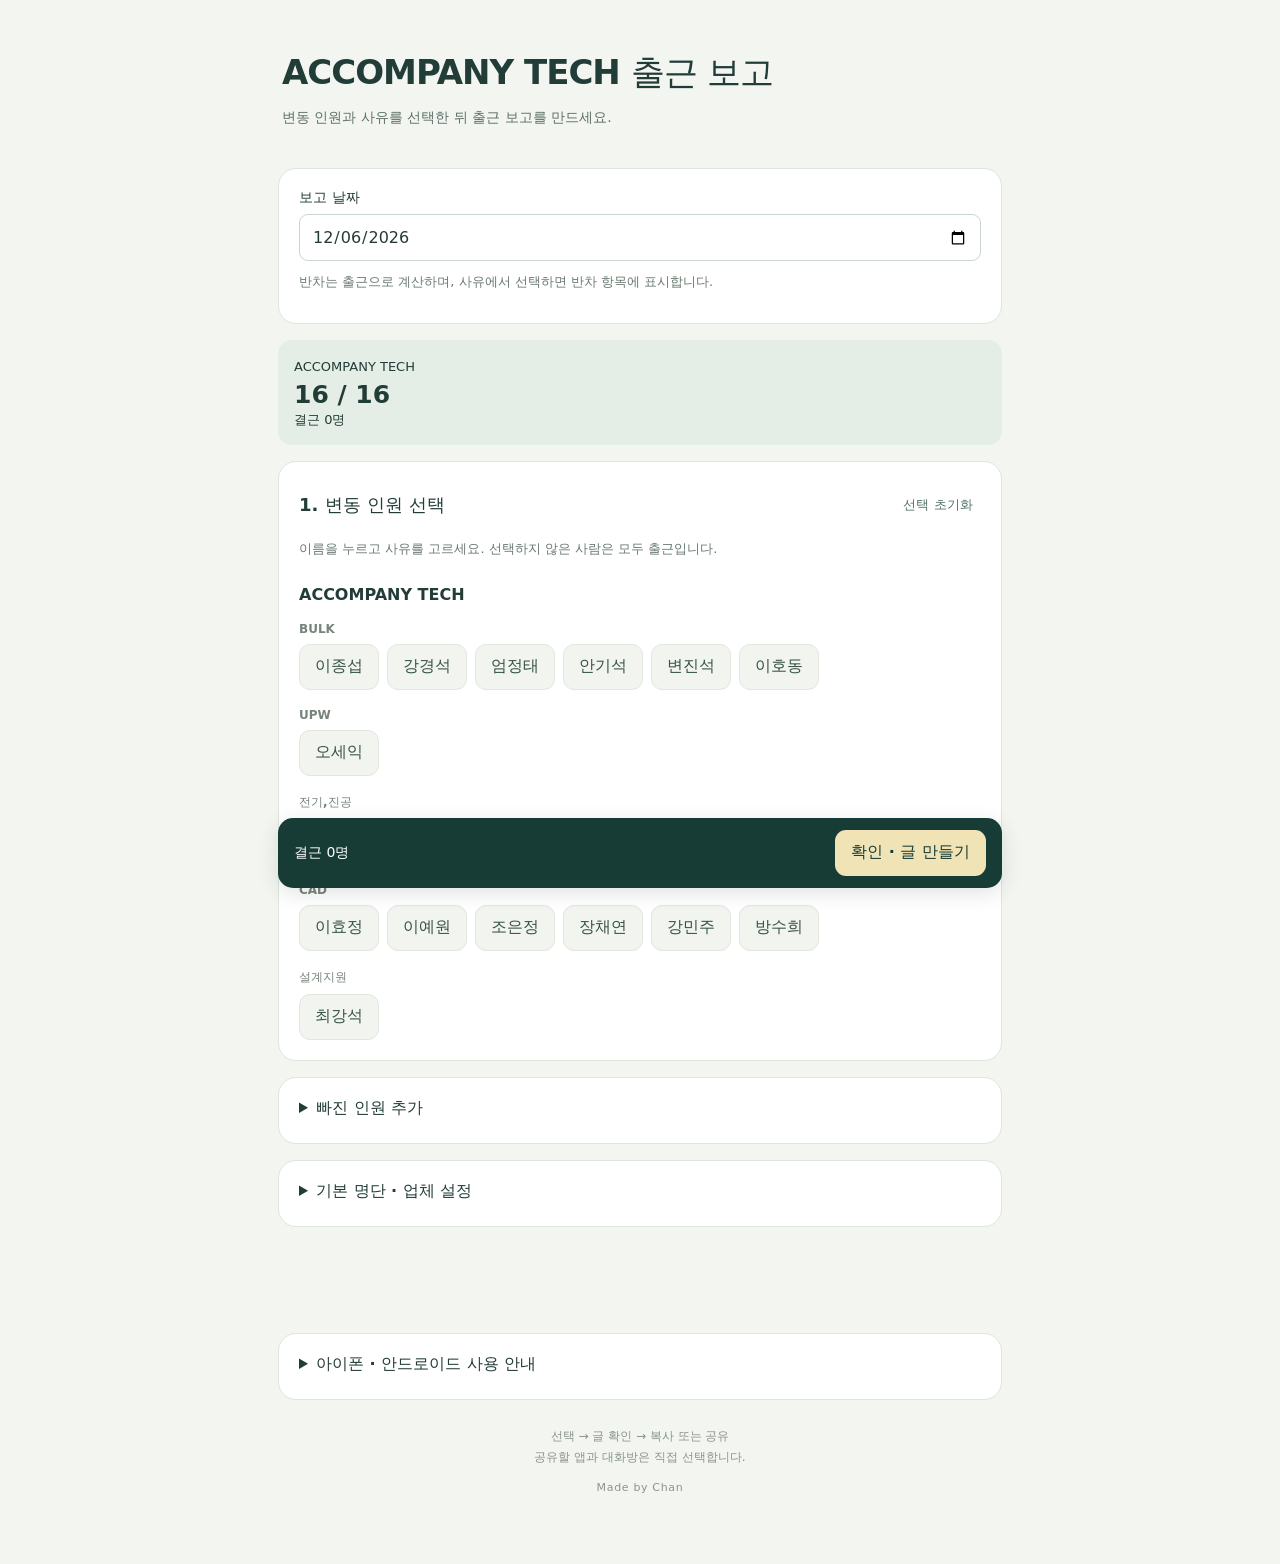
==== docs/index.html @ 7233de6a "Create standalone ACCOMPANY TECH attendance report" ====
<!doctype html>
<html lang="ko"><head><meta charset="utf-8"><meta name="viewport" content="width=device-width,initial-scale=1,viewport-fit=cover"><meta name="color-scheme" content="light"><meta name="theme-color" content="#f3f5f1"><title>ACCOMPANY TECH 출근 보고</title><style>html,body{background:#f3f5f1;color:#223c38;color-scheme:only light}#startup{margin:16px 0;padding:16px;border:1px solid #d6b477;border-radius:12px;background:#fff5df;color:#634711;font:15px/1.7 system-ui,sans-serif}#startup a{display:inline-block;margin-top:8px;color:#194f43;text-decoration:underline}[hidden]{display:none!important}</style><style>:root{font-family:system-ui,-apple-system,'Malgun Gothic',sans-serif;color:#223c38;background:#f3f5f1;font-synthesis:none}*{box-sizing:border-box}body{margin:0}main{max-width:760px;margin:auto;padding:30px 18px 40px}header{padding:10px 4px 14px}.eyebrow{font-size:11px;letter-spacing:2px;color:#58746c;font-weight:700}h1{font-size:clamp(25px,5vw,34px);letter-spacing:-1px;margin:10px 0}p{line-height:1.6;margin:10px 0}header p{color:#5e7069;font-size:14px}section,details{background:white;border:1px solid #dde5dd;border-radius:18px;padding:20px;margin-top:16px}h2{font-size:18px;margin:0}h3{font-size:16px;margin:24px 0 12px}.hint{color:#697970;font-size:13px;line-height:1.7}.date-card label{margin-top:0}.totals{display:grid;grid-template-columns:1fr;gap:12px;margin-top:16px}.total{background:#e5eee6;border-radius:14px;padding:16px}.total strong{display:block;font-size:25px;margin-top:5px}.total span{font-size:13px}.section-head{display:flex;align-items:center;justify-content:space-between;gap:8px}button,input,select,textarea{font:inherit}button{border:0;border-radius:11px;min-height:46px;padding:11px 16px;background:#214f43;color:white;font-weight:650;cursor:pointer}button:disabled{opacity:.4;cursor:default}button:focus-visible,input:focus-visible,textarea:focus-visible,select:focus-visible,summary:focus-visible{outline:3px solid #c08028;outline-offset:3px}button.secondary{background:#e8efe8;color:#254738}.text-button{background:transparent;color:#527268;font-size:13px;padding:8px}.group-label{margin:18px 0 8px;font-size:12px;font-weight:700;color:#778479}.names{display:flex;flex-wrap:wrap;gap:8px}.person{background:#f1f4ef;border:1px solid #e1e7de;color:#385344;padding:9px 15px;min-width:73px}.person[aria-pressed=true]{background:#fff0dd;border-color:#cb954a;color:#805615}.absence{margin-top:10px;border-left:3px solid #d9ad68;padding:8px 12px;background:#fffaf3;border-radius:5px}.absence label{font-size:13px;margin-top:3px}.absence select{margin:6px 0}.absence input{margin-top:6px}label{display:block;margin:16px 0 7px;font-size:14px;font-weight:600}input:not([type=checkbox]),select,textarea{display:block;width:100%;min-width:0;max-width:100%;border:1px solid #cbd7cd;border-radius:9px;background:white;color:#273c30;padding:12px;font-size:16px}textarea{resize:vertical;line-height:1.65;font-size:16px}.check{display:flex;align-items:center;gap:9px;line-height:1.5}.check input{width:20px;height:20px}.two{display:grid;grid-template-columns:1fr 1fr;gap:12px}summary{font-weight:650;cursor:pointer;min-height:25px}.confirm-bar{position:sticky;bottom:max(12px,env(safe-area-inset-bottom));z-index:1;display:flex;align-items:center;justify-content:space-between;gap:10px;background:#173c36;color:white;margin-top:20px;border-radius:15px;padding:12px 16px;box-shadow:0 5px 20px #14281b22}.confirm-bar span{font-size:14px}.confirm-bar button{background:#f0e4b7;color:#173c36}.actions{display:grid;grid-template-columns:1fr 1fr;gap:10px;margin-top:16px}.kakao{background:#fee500;color:#30291b}.notice{padding:13px 16px;background:#fff1d9;color:#755217;border-radius:12px;font-size:13px;line-height:1.7}.badge{font-size:11px;color:#5c7968;white-space:nowrap}#status{font-size:14px;line-height:1.6;color:#215c45;margin-top:12px}footer{text-align:center;color:#89958c;font-size:12px;line-height:1.8;padding:26px 0}#extra-list button{margin-left:8px;background:transparent;color:#8e493c;font-size:13px}#extra-list p{font-size:13px}#result{scroll-margin-top:12px}#output{min-height:420px}[hidden]{display:none!important}@media(max-width:390px){main{padding:20px 12px 30px}section,details{padding:16px}.person{min-width:67px;padding:9px 12px}.confirm-bar{padding:10px}.confirm-bar span{font-size:12px}}
</style><style>footer small {
  display: block;
  margin-top: 9px;
  font-size: 11px;
  letter-spacing: .06em;
}

.danger {
  background: #9c3f32;
}

.person.retired {
  background: #f2e9e7;
  border-color: #d8b8b2;
  color: #7d4138;
}

.absence button {
  width: 100%;
  margin-top: 10px;
}
</style></head>
<body><main>
<header><h1>ACCOMPANY TECH 출근 보고</h1><p>변동 인원과 사유를 선택한 뒤 출근 보고를 만드세요.</p></header>
<aside id="startup" role="status" aria-live="polite"><span id="startup-message">명단을 준비하고 있습니다. 오래 멈춰 있으면 다시 열기를 눌러주세요.</span><br><a id="startup-retry" href="?reload=1">다시 열기</a></aside>
<noscript><p>보고서를 작성하려면 브라우저의 JavaScript 실행을 허용한 뒤 다시 열어주세요.</p></noscript>
<script>// This guard intentionally uses basic syntax so it can report application parse errors.
(function () {
  var panel = document.getElementById('startup');
  var message = document.getElementById('startup-message');
  var retry = document.getElementById('startup-retry');
  var initialized = false;
  var deadline;
  function retryURL() {
    var url = new URL(window.location.href);
    url.searchParams.set('reload', String(Date.now()));
    retry.href = url.href;
  }
  function failed(code) {
    clearTimeout(deadline);
    panel.hidden = false;
    document.documentElement.setAttribute('data-app-state', 'failed');
    message.textContent = '화면을 준비하는 중 문제가 생겼습니다. 다시 열기로 재시도해 주세요. 저장한 기본 명단은 유지됩니다. (' + code + ')';
    retryURL();
  }
  window.AttendanceStartup = {
    ready: function () {
      initialized = true;
      clearTimeout(deadline);
      panel.hidden = true;
      document.documentElement.setAttribute('data-app-state', 'ready');
    },
    failed: failed
  };
  retry.onclick = function (event) {
    if (initialized && !window.confirm('페이지를 다시 열면 오늘 선택과 작성 중인 글은 초기화됩니다. 다시 열까요?')) {
      event.preventDefault();
      return;
    }
    retryURL();
  };
  window.addEventListener('error', function (event) {
    var target = event.target;
    var resource = target && (target.src || target.href) || '';
    var appFile = /\/(app|roster)\.js(?:\?|$)/.test(resource || event.filename || '');
    var inlineApp = event.filename && event.filename.split('#')[0] === window.location.href.split('#')[0];
    if (appFile || (!initialized && inlineApp)) failed('실행 오류');
  }, true);
  window.addEventListener('pageshow', function (event) {
    if (event.persisted && !initialized) failed('복원 중단');
  });
  deadline = setTimeout(function () { if (!initialized) failed('시작 지연'); }, 8000);
  document.documentElement.setAttribute('data-app-state', 'starting');
  retryURL();
})();
</script>
<div id="notice" class="notice" role="status" hidden></div>
<section class="date-card"><label for="date">보고 날짜</label><input id="date" type="date" required><p class="hint">반차는 출근으로 계산하며, 사유에서 선택하면 반차 항목에 표시합니다.</p></section>
<div id="totals" class="totals" aria-live="polite"></div>
<section><div class="section-head"><h2>1. 변동 인원 선택</h2><button id="reset" class="text-button">선택 초기화</button></div><p class="hint">이름을 누르고 사유를 고르세요. 선택하지 않은 사람은 모두 출근입니다.</p><div id="roster"></div></section>
<details><summary>빠진 인원 추가</summary><form id="add-form"><div class="two"><div><label for="add-org">소속</label><select id="add-org"><option value="partner">ACCOMPANY TECH</option></select></div><div><label for="add-group">파트</label><select id="add-group"></select></div></div><label for="add-name">이름</label><input id="add-name" required maxlength="30" placeholder="이름 입력"><label class="check"><input id="add-new" type="checkbox">오늘 신규 입사자입니다</label><button type="submit" class="secondary">오늘 명단에 추가</button><p class="hint">오늘만 추가됩니다. 이후에도 포함하려면 아래 기본 명단에도 등록하세요.</p></form><div id="extra-list"></div></details>
<details id="settings"><summary>기본 명단 · 업체 설정</summary><p class="hint">파트 : 이름 이름 형식입니다. 변경 후 저장하세요. 퇴사자는 이름을 선택한 뒤 사유를 ‘퇴사’로 바꾸고 ‘퇴사 처리’를 누르면 오늘 보고에는 퇴사자로 남고 다음 보고부터 기본 명단에서 제외됩니다.</p><label for="company">업체명</label><input id="company"><label for="partner">기본 명단</label><textarea id="partner" rows="9"></textarea><p class="hint">2026년 10월 20일 기준: ACCOMPANY TECH 16명입니다.</p><button id="save" class="secondary">기본 설정 저장</button><p class="hint">기본 설정만 이 브라우저에 저장합니다. 매일의 결근 선택과 완성 글은 저장하지 않습니다. 페이지를 다시 열면 전원 출근으로 시작합니다.</p></details>
<div class="confirm-bar"><span id="selection-count">결근 0명</span><button id="generate">확인 · 글 만들기</button></div>
<section id="result" hidden><div class="section-head"><h2>2. 완성 글 확인</h2><span class="badge">직접 수정 가능</span></div><p id="stale" class="notice" hidden>명단이나 날짜가 변경되었습니다. ‘확인 · 글 만들기’를 다시 눌러주세요.</p><label for="output" class="hint">수정 내용까지 그대로 복사·공유됩니다.</label><textarea id="output" rows="24"></textarea><div class="actions"><button id="copy">텍스트 복사</button><button id="share" class="kakao">공유하기</button></div><p id="share-help" class="hint">휴대폰 공유 메뉴에서 카카오톡을 선택하세요. 카카오톡이 보이지 않으면 복사 후 붙여넣으세요.</p><div id="status" role="status" aria-live="polite"></div></section>
<details><summary>아이폰 · 안드로이드 사용 안내</summary><p class="hint">이 주소를 아이폰 Safari 또는 안드로이드 Chrome·삼성 인터넷에서 열어 사용하세요. 카카오톡 안에서 열었을 때 복사나 공유가 안 되면 휴대폰 기본 브라우저에서 다시 열어주세요.</p><p class="hint">자주 사용하면 브라우저 메뉴의 홈 화면 추가 기능으로 바로가기를 만들 수 있습니다. 기본 명단은 브라우저별로 저장되므로 같은 브라우저를 계속 사용하세요.</p></details>
<footer>선택 → 글 확인 → 복사 또는 공유<br>공유할 앱과 대화방은 직접 선택합니다.<small>Made by Chan</small></footer>
</main><script>(function(root){
'use strict';
const defaults={company:'ACCOMPANY TECH',
partner:`BULK : 이종섭 강경석 엄정태 안기석 변진석 이호동
UPW : 오세익
전기,진공 : 노명성 김우진
S-GAS :
CHEMICAL :
CAD : 이효정 이예원 조은정 장채연 강민주 방수희
설계지원 : 최강석`};
function parseRoster(text,org){
 const people=[],groups=[],seen=new Set();
 text.split(/\r?\n/).forEach((line,i)=>{
  if(!line.trim())return;
  const m=line.match(/^\s*([^:：]+)[:：]\s*(.*?)\s*$/);
  if(!m)throw new Error('명단 '+(i+1)+'행: 파트 : 이름 이름 형식으로 입력하세요.');
  const group=m[1].trim();
  if(groups.includes(group))throw new Error(group+' 파트가 중복되었습니다. 한 줄로 합쳐주세요.');
  groups.push(group);
  for(const name of m[2].split(/[\s,、]+/).filter(Boolean)){
   if(/[\d/()（）]/.test(name))throw new Error(group+': 숫자 대신 이름만 입력하세요. 동명이인은 이름 뒤에 구분 문자를 붙여주세요.');
   if(seen.has(name))throw new Error(name+' 이름이 중복되었습니다. 동명이인은 이름 뒤에 구분 문자를 붙여주세요.');
   seen.add(name);people.push({id:JSON.stringify([org,group,name]),org,group,name});
  }
 });
 if(!groups.length)throw new Error('최소 한 개 파트를 입력하세요.');
 return {people,groups};
}
function updateRoster(text,person,remove){
 const parsed=parseRoster(text,person.org),groups=[...parsed.groups];
 if(!groups.includes(person.group))groups.push(person.group);
 return groups.map(group=>{
  const names=parsed.people.filter(p=>p.group===group&&(!remove||p.id!==person.id)).map(p=>p.name);
  if(!remove&&group===person.group&&!names.includes(person.name))names.push(person.name);
  return group+' : '+names.join(' ');
 }).join('\n');
}
const removePerson=(text,person)=>updateRoster(text,person,true);
const addPerson=(text,person)=>updateRoster(text,person,false);
function summarize(people,states,org){
 const all=people.filter(p=>p.org===org),active=all.filter(p=>(states[p.id]?.status||'출근')!=='퇴사');
 const present=active.filter(p=>['출근','반차'].includes(states[p.id]?.status||'출근'));
 return {total:active.length,present:present.length,absent:active.length-present.length,newCount:active.filter(p=>p.isNew).length,quit:all.filter(p=>states[p.id]?.status==='퇴사').length};
}
function generate(people,states,settings,groupMap){
 if(!/^\d{4}-\d{2}-\d{2}$/.test(settings.date||''))throw new Error('보고 날짜를 선택하세요.');
 const day=new Date(settings.date+'T12:00:00');
 if(Number.isNaN(day.getTime())||day.getFullYear()!==+settings.date.slice(0,4)||day.getMonth()+1!==+settings.date.slice(5,7)||day.getDate()!==+settings.date.slice(8,10))throw new Error('올바른 보고 날짜를 선택하세요.');
 const status=p=>states[p.id]?.status||'출근';
 for(const p of people)if(!['출근','반차','연차','공가','결근','퇴사'].includes(status(p)))throw new Error(p.name+'의 출근 상태를 확인하세요.');
 const org='partner',s=summarize(people,states,org),all=people.filter(p=>p.org===org);
 const lines=[settings.date.slice(2,4)+'년 '+settings.date.slice(5,7)+'월 '+settings.date.slice(8,10)+'일','출근 보고','외주 ('+settings.company+')','',`총원 : ${s.present}/${s.total}`];
 for(const group of [...new Set([...(groupMap[org]||[]),...all.map(p=>p.group)])]){
   const members=all.filter(p=>p.group===group&&status(p)!=='퇴사'),attended=members.filter(p=>['출근','반차'].includes(status(p)));
   lines.push(group+' : '+attended.length+'/'+members.length+(attended.length?' ('+attended.map(p=>p.name).join(' ')+')':''));
  }
  lines.push('');
  for(const key of ['연차','공가','퇴사','반차','신규','결근']){
   const members=all.filter(p=>key==='신규'?p.isNew&&status(p)!=='퇴사':status(p)===key);if(key==='결근'&&!members.length)continue;
   lines.push(key+' : '+members.length+(members.length?' ('+members.map(p=>p.name+(key==='결근'&&states[p.id]?.reason?' - '+states[p.id].reason.replace(/[\r\n]+/g,' '):'')).join(' ')+')':''));
  }
 return lines.join('\n');
}
const api={defaults,parseRoster,removePerson,addPerson,summarize,generate};if(typeof module!=='undefined')module.exports=api;else root.Roster=api;
})(typeof window!=='undefined'?window:globalThis);
</script><script>(function(){
'use strict';
const $=id=>document.getElementById(id);
const storageKey='accompany-attendance-settings-v1';
let config={...Roster.defaults},base,states={},extras=[],stale=true,settingsDirty=false;
function notice(text){$('notice').textContent=text;$('notice').hidden=!text;}
function readBase(candidate){return {partner:Roster.parseRoster(candidate.partner,'partner')};}
try{
 const saved=JSON.parse(localStorage.getItem(storageKey)||'null');
 if(saved){for(const key of Object.keys(config)){if(typeof saved[key]!=='string')throw new Error('invalid');}readBase(saved);config=Object.fromEntries(Object.keys(config).map(k=>[k,saved[k]]));}
}catch(e){notice('저장된 설정을 읽지 못해 기본 명단을 불러왔습니다. 기본 설정을 확인해 주세요.');}
base=readBase(config);
for(const key of Object.keys(config))$(key).value=config[key];
const localDate=()=>{const d=new Date();return `${d.getFullYear()}-${String(d.getMonth()+1).padStart(2,'0')}-${String(d.getDate()).padStart(2,'0')}`;};
$('date').value=localDate();let previousDate=$('date').value;
const people=()=>[...base.partner.people,...extras];
const element=(tag,cls,text)=>{const el=document.createElement(tag);if(cls)el.className=cls;if(text!==undefined)el.textContent=text;return el;};
function invalidate(){stale=true;$('stale').hidden=$('result').hidden;$('copy').disabled=true;$('share').disabled=true;$('status').textContent='';}
function saveConfig(message){
 try{localStorage.setItem(storageKey,JSON.stringify(config));notice(message);return true;}
 catch(e){notice('현재 화면에는 반영했지만 브라우저에 저장하지 못했습니다. 페이지를 닫기 전에 기본 명단을 확인해 주세요.');return false;}
}
function retire(person){
 if(!confirm(person.name+' 님을 기본 명단에서 제거할까요? 오늘 보고에는 퇴사자로 표시됩니다.'))return;
 const key='partner';
 config[key]=Roster.removePerson(config[key],person);$(key).value=config[key];
 base=readBase(config);if(!extras.some(p=>p.id===person.id))extras.push({...person,retired:true});
 states[person.id]={status:'퇴사',reason:''};settingsDirty=false;saveConfig(person.name+' 님을 퇴사 처리했습니다. 오늘 보고 확인 후 복사하세요.');invalidate();render();updateGroups();
}
function undoRetire(person){
 const key='partner';
 config[key]=Roster.addPerson(config[key],person);$(key).value=config[key];
 base=readBase(config);extras=extras.filter(p=>p.id!==person.id);delete states[person.id];settingsDirty=false;saveConfig(person.name+' 님의 퇴사 처리를 취소했습니다.');invalidate();render();updateGroups();
}
function render(){
 $('roster').replaceChildren();$('totals').replaceChildren();let absent=0,quit=0;
 for(const org of ['partner']){
  const title=config.company,s=Roster.summarize(people(),states,org);absent+=s.absent;quit+=s.quit;
  const card=element('div','total');card.append(element('span','',title),element('strong','',`${s.present} / ${s.total}`),element('span','',`결근 ${s.absent}명`));$('totals').append(card);$('roster').append(element('h3','',title));
  for(const group of [...new Set([...base[org].groups,...extras.filter(p=>p.org===org).map(p=>p.group)])]){
   const members=people().filter(p=>p.org===org&&p.group===group);if(!members.length)continue;
   $('roster').append(element('div','group-label',group));const names=element('div','names'),reasons=element('div');
   for(const person of members){
    const selected=!!states[person.id],button=element('button','person'+(person.retired?' retired':''),person.name);button.type='button';button.setAttribute('aria-pressed',String(selected));button.setAttribute('aria-label',`${title} ${group} ${person.name}, ${states[person.id]?.status||'출근'}`);
    button.onclick=()=>{if(person.retired)return;if(selected)delete states[person.id];else states[person.id]={status:'연차',reason:''};invalidate();render();};names.append(button);
    if(selected){
     const box=element('div','absence'),label=element('label','',person.name+' · 사유'),select=element('select');
     select.setAttribute('aria-label',person.name+' 사유');for(const status of ['연차','공가','반차','결근','퇴사']){const opt=element('option','',status==='결근'?'기타 결근':status);opt.value=status;select.append(opt);}select.value=states[person.id].status;
     select.disabled=!!person.retired;select.onchange=()=>{states[person.id].status=select.value;invalidate();render();};label.append(select);box.append(label);
     if(states[person.id].status==='결근'){const input=element('input');input.placeholder='사유 입력 (선택)';input.maxLength=60;input.value=states[person.id].reason;input.setAttribute('aria-label',person.name+' 기타 결근 사유');input.oninput=()=>{states[person.id].reason=input.value;invalidate();};box.append(input);}
     if(states[person.id].status==='퇴사'){
      const action=element('button',person.retired?'secondary':'danger',person.retired?'퇴사 처리 취소':'퇴사 처리 · 기본 명단에서 제거');action.type='button';action.onclick=()=>person.retired?undoRetire(person):retire(person);box.append(action);
     }
     reasons.append(box);
    }
   }
   $('roster').append(names,reasons);
  }
 }
 $('selection-count').textContent=`결근 ${absent}명`+(quit?` · 퇴사 ${quit}명`:'');
 $('extra-list').replaceChildren();for(const p of extras){const row=element('p','',`${p.name} · ${p.group}${p.isNew?' · 신규':''}`),remove=element('button','','삭제');remove.onclick=()=>{extras=extras.filter(x=>x.id!==p.id);delete states[p.id];invalidate();render();};row.append(remove);$('extra-list').append(row);}
}
function updateGroups(){const org=$('add-org').value;$('add-group').replaceChildren();for(const group of base[org].groups){const option=element('option','',group);option.value=group;$('add-group').append(option);}}
$('add-org').onchange=updateGroups;
$('add-form').onsubmit=e=>{
 e.preventDefault();const name=$('add-name').value.trim(),org=$('add-org').value,group=$('add-group').value;
 if(!name||/[\s,\d/()（）:：]/.test(name)){notice('이름 한 명만 입력하세요. 공백이나 숫자, 구분 기호는 사용할 수 없습니다.');return;}
 if(people().some(p=>p.org===org&&p.name===name)){notice('같은 소속에 이미 있는 이름입니다. 동명이인은 이름 뒤에 구분 문자를 붙여주세요.');return;}
 extras.push({id:JSON.stringify([org,group,name]),org,group,name,isNew:$('add-new').checked});$('add-name').value='';$('add-new').checked=false;notice('');invalidate();render();
};
for(const key of Object.keys(config))$(key).oninput=()=>{settingsDirty=true;invalidate();};
$('save').onclick=()=>{
 const candidate=Object.fromEntries(Object.keys(config).map(key=>[key,$(key).value.trim()]));
 try{if(!candidate.company)throw new Error('업체명을 입력하세요.');const parsed=readBase(candidate);
  if((Object.keys(states).length||extras.length)&&!confirm('기본 명단을 저장하면 오늘 선택과 추가 인원이 초기화됩니다. 저장할까요?'))return;
  config=candidate;base=parsed;states={};extras=[];settingsDirty=false;invalidate();render();updateGroups();
  saveConfig('기본 설정을 저장했습니다. 오늘 결근 인원을 선택해 주세요.');
 }catch(e){notice(e.message);}
};
$('date').onchange=()=>{
 if((Object.keys(states).length||extras.length||!$('result').hidden)&&!confirm('날짜를 변경하면 선택 인원과 완성 글이 초기화됩니다. 변경할까요?')){$('date').value=previousDate;return;}
 previousDate=$('date').value;states={};extras=[];$('result').hidden=true;$('output').value='';invalidate();render();
};
$('reset').onclick=()=>{if((Object.keys(states).length||extras.length)&&!confirm('결근 선택과 오늘 추가 인원을 모두 초기화할까요?'))return;states={};extras=[];invalidate();render();};
$('generate').onclick=()=>{
 if(settingsDirty){notice('수정한 기본 설정을 먼저 저장해 주세요.');$('settings').open=true;$('settings').scrollIntoView({behavior:'smooth'});return;}
 if(!$('result').hidden&&!stale&&$('output').value&&!confirm('완성 글을 새로 만들까요? 직접 수정한 내용은 덮어씁니다.'))return;
 try{$('output').value=Roster.generate(people(),states,{...config,date:$('date').value},{partner:base.partner.groups});stale=false;$('result').hidden=false;$('stale').hidden=true;$('copy').disabled=false;$('share').disabled=false;$('status').textContent='';notice('');$('result').scrollIntoView({behavior:'smooth'});}catch(e){notice(e.message);}
};
function ready(){if(stale){$('status').textContent='확인 · 글 만들기를 먼저 눌러주세요.';return false;}if(!$('output').value.trim()){$('status').textContent='복사·공유할 글이 없습니다.';return false;}return true;}
function selectText(){$('output').focus();$('output').select();$('output').setSelectionRange(0,$('output').value.length);}
const selectButton=element('button','secondary','글 전체 선택');selectButton.type='button';selectButton.id='select-text';selectButton.hidden=true;
$('status').before(selectButton);
selectButton.onclick=()=>{if(!ready())return;selectText();$('status').textContent='글을 선택했습니다. 선택한 글을 길게 눌러 복사하세요. PC에서는 Ctrl+C를 누르세요.';};
$('copy').onclick=async()=>{
 if(!ready())return;
 try{if(!navigator.clipboard?.writeText)throw new Error('unsupported');await navigator.clipboard.writeText($('output').value);$('status').textContent='복사했습니다. 카카오톡 대화방에 붙여넣으세요.';}
 catch(e){selectText();let copied=false;try{copied=document.execCommand('copy');}catch(e){}selectButton.hidden=copied;$('status').textContent=copied?'복사했습니다. 카카오톡 대화방에 붙여넣으세요.':'자동 복사를 사용할 수 없습니다. 글 전체 선택 버튼을 누르고 글을 길게 눌러 복사하세요. 카카오톡 안에서 열었다면 기본 브라우저에서 다시 열어보세요.';}
};
$('share').onclick=async()=>{
 if(!ready())return;
 if(!navigator.share){$('status').textContent='이 환경에서는 공유 메뉴를 열 수 없습니다. 텍스트 복사를 이용하세요.';return;}
 try{const payload={text:$('output').value};if(navigator.canShare&&!navigator.canShare(payload)){$('status').textContent='이 브라우저에서 텍스트 공유를 지원하지 않습니다. 텍스트 복사를 이용하세요.';return;}await navigator.share(payload);$('status').textContent='공유 메뉴에 글을 전달했습니다. 전송 여부는 선택한 앱에서 확인하세요.';}
 catch(e){$('status').textContent=e.name==='AbortError'?'공유를 취소했거나 공유할 앱이 없습니다.':'공유 메뉴를 열지 못했습니다. 텍스트 복사를 이용하세요.';}
};
if(!navigator.share)$('share-help').textContent='현재 환경은 공유 메뉴를 지원하지 않습니다. 복사를 이용하세요. 휴대폰 공유 기능은 지원 브라우저의 HTTPS 주소에서 사용할 수 있습니다.';
render();updateGroups();invalidate();
// Safari may restore an already initialized page. Repair only missing generated
// elements; never reset the date, selections, edited output or stored settings.
function resumePage(){
 if(document.visibilityState==='hidden')return;
 try{
  if(!$('totals').childElementCount||(!$('roster').childElementCount&&people().length))render();
 }catch(e){if(window.AttendanceStartup)window.AttendanceStartup.failed('복원 오류');}
}
window.addEventListener('pageshow',resumePage);
document.addEventListener('visibilitychange',resumePage);
if(window.AttendanceStartup)window.AttendanceStartup.ready();
})();
</script></body></html>
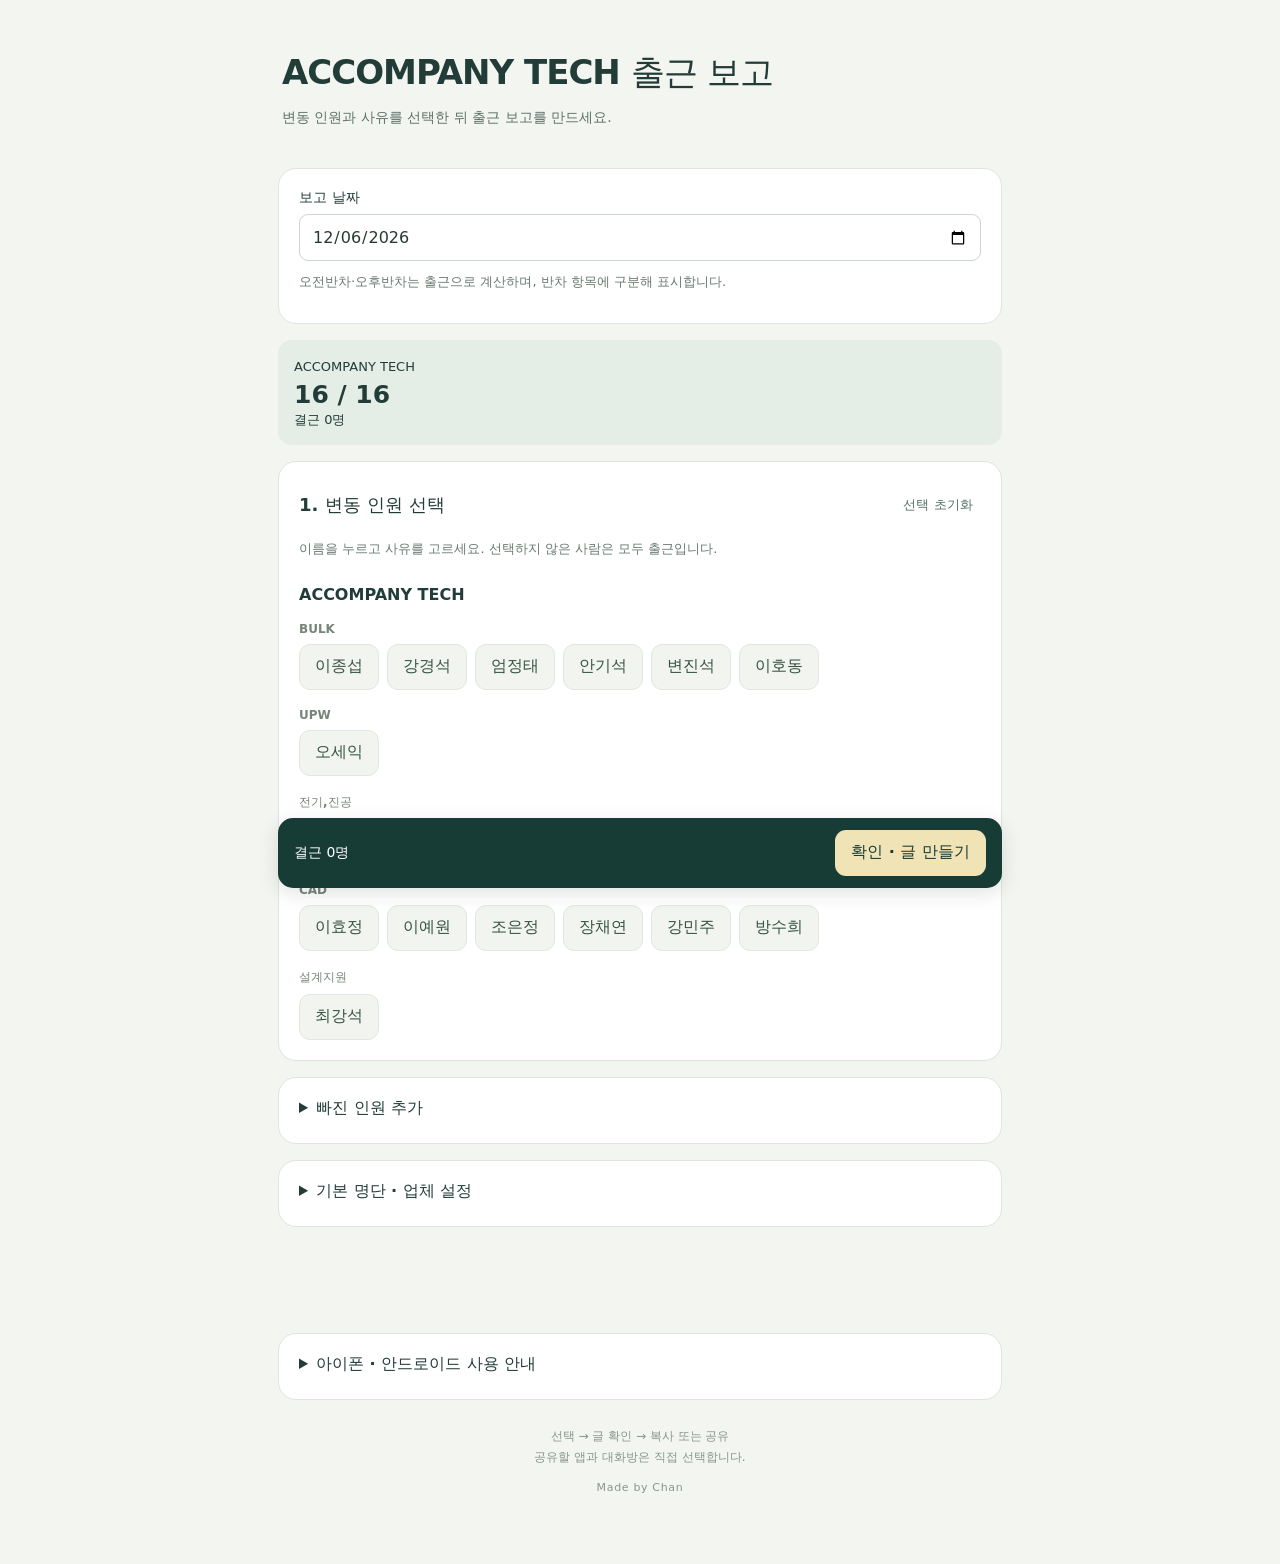
==== commit 812d40d9: "Split half-day leave and make mobile sharing failures recoverable" ====
--- a/docs/index.html
+++ b/docs/index.html
@@ -77,13 +77,13 @@
 })();
 </script>
 <div id="notice" class="notice" role="status" hidden></div>
-<section class="date-card"><label for="date">보고 날짜</label><input id="date" type="date" required><p class="hint">반차는 출근으로 계산하며, 사유에서 선택하면 반차 항목에 표시합니다.</p></section>
+<section class="date-card"><label for="date">보고 날짜</label><input id="date" type="date" required><p class="hint">오전반차·오후반차는 출근으로 계산하며, 반차 항목에 구분해 표시합니다.</p></section>
 <div id="totals" class="totals" aria-live="polite"></div>
 <section><div class="section-head"><h2>1. 변동 인원 선택</h2><button id="reset" class="text-button">선택 초기화</button></div><p class="hint">이름을 누르고 사유를 고르세요. 선택하지 않은 사람은 모두 출근입니다.</p><div id="roster"></div></section>
 <details><summary>빠진 인원 추가</summary><form id="add-form"><div class="two"><div><label for="add-org">소속</label><select id="add-org"><option value="partner">ACCOMPANY TECH</option></select></div><div><label for="add-group">파트</label><select id="add-group"></select></div></div><label for="add-name">이름</label><input id="add-name" required maxlength="30" placeholder="이름 입력"><label class="check"><input id="add-new" type="checkbox">오늘 신규 입사자입니다</label><button type="submit" class="secondary">오늘 명단에 추가</button><p class="hint">오늘만 추가됩니다. 이후에도 포함하려면 아래 기본 명단에도 등록하세요.</p></form><div id="extra-list"></div></details>
 <details id="settings"><summary>기본 명단 · 업체 설정</summary><p class="hint">파트 : 이름 이름 형식입니다. 변경 후 저장하세요. 퇴사자는 이름을 선택한 뒤 사유를 ‘퇴사’로 바꾸고 ‘퇴사 처리’를 누르면 오늘 보고에는 퇴사자로 남고 다음 보고부터 기본 명단에서 제외됩니다.</p><label for="company">업체명</label><input id="company"><label for="partner">기본 명단</label><textarea id="partner" rows="9"></textarea><p class="hint">2026년 10월 20일 기준: ACCOMPANY TECH 16명입니다.</p><button id="save" class="secondary">기본 설정 저장</button><p class="hint">기본 설정만 이 브라우저에 저장합니다. 매일의 결근 선택과 완성 글은 저장하지 않습니다. 페이지를 다시 열면 전원 출근으로 시작합니다.</p></details>
 <div class="confirm-bar"><span id="selection-count">결근 0명</span><button id="generate">확인 · 글 만들기</button></div>
-<section id="result" hidden><div class="section-head"><h2>2. 완성 글 확인</h2><span class="badge">직접 수정 가능</span></div><p id="stale" class="notice" hidden>명단이나 날짜가 변경되었습니다. ‘확인 · 글 만들기’를 다시 눌러주세요.</p><label for="output" class="hint">수정 내용까지 그대로 복사·공유됩니다.</label><textarea id="output" rows="24"></textarea><div class="actions"><button id="copy">텍스트 복사</button><button id="share" class="kakao">공유하기</button></div><p id="share-help" class="hint">휴대폰 공유 메뉴에서 카카오톡을 선택하세요. 카카오톡이 보이지 않으면 복사 후 붙여넣으세요.</p><div id="status" role="status" aria-live="polite"></div></section>
+<section id="result" hidden><div class="section-head"><h2>2. 완성 글 확인</h2><span class="badge">직접 수정 가능</span></div><p id="stale" class="notice" hidden>명단이나 날짜가 변경되었습니다. ‘확인 · 글 만들기’를 다시 눌러주세요.</p><label for="output" class="hint">수정 내용까지 그대로 복사·공유됩니다.</label><textarea id="output" rows="24"></textarea><div id="share-feedback" class="notice" hidden><p id="share-message" role="status" aria-live="polite"></p><button id="share-copy" type="button" class="secondary">복사해서 카카오톡에 붙여넣기</button><p class="hint">앱에서 공유창을 지원하지 않으면 복사를 이용하세요. 공유 메뉴는 Chrome에서 다시 시도할 수 있습니다.</p></div><div class="actions"><button id="copy">텍스트 복사</button><button id="share" class="kakao">공유하기</button></div><p id="share-help" class="hint">휴대폰 공유 메뉴에서 카카오톡을 선택하세요. 카카오톡이 보이지 않으면 복사 후 붙여넣으세요.</p><div id="status" role="status" aria-live="polite"></div></section>
 <details><summary>아이폰 · 안드로이드 사용 안내</summary><p class="hint">이 주소를 아이폰 Safari 또는 안드로이드 Chrome·삼성 인터넷에서 열어 사용하세요. 카카오톡 안에서 열었을 때 복사나 공유가 안 되면 휴대폰 기본 브라우저에서 다시 열어주세요.</p><p class="hint">자주 사용하면 브라우저 메뉴의 홈 화면 추가 기능으로 바로가기를 만들 수 있습니다. 기본 명단은 브라우저별로 저장되므로 같은 브라우저를 계속 사용하세요.</p></details>
 <footer>선택 → 글 확인 → 복사 또는 공유<br>공유할 앱과 대화방은 직접 선택합니다.<small>Made by Chan</small></footer>
 </main><script>(function(root){
@@ -125,9 +125,11 @@
 }
 const removePerson=(text,person)=>updateRoster(text,person,true);
 const addPerson=(text,person)=>updateRoster(text,person,false);
+const halfDay=status=>['반차','오전반차','오후반차'].includes(status);
+const attended=status=>status==='출근'||halfDay(status);
 function summarize(people,states,org){
  const all=people.filter(p=>p.org===org),active=all.filter(p=>(states[p.id]?.status||'출근')!=='퇴사');
- const present=active.filter(p=>['출근','반차'].includes(states[p.id]?.status||'출근'));
+ const present=active.filter(p=>attended(states[p.id]?.status||'출근'));
  return {total:active.length,present:present.length,absent:active.length-present.length,newCount:active.filter(p=>p.isNew).length,quit:all.filter(p=>states[p.id]?.status==='퇴사').length};
 }
 function generate(people,states,settings,groupMap){
@@ -135,17 +137,17 @@
  const day=new Date(settings.date+'T12:00:00');
  if(Number.isNaN(day.getTime())||day.getFullYear()!==+settings.date.slice(0,4)||day.getMonth()+1!==+settings.date.slice(5,7)||day.getDate()!==+settings.date.slice(8,10))throw new Error('올바른 보고 날짜를 선택하세요.');
  const status=p=>states[p.id]?.status||'출근';
- for(const p of people)if(!['출근','반차','연차','공가','결근','퇴사'].includes(status(p)))throw new Error(p.name+'의 출근 상태를 확인하세요.');
+ for(const p of people)if(!['출근','반차','오전반차','오후반차','연차','공가','결근','퇴사'].includes(status(p)))throw new Error(p.name+'의 출근 상태를 확인하세요.');
  const org='partner',s=summarize(people,states,org),all=people.filter(p=>p.org===org);
  const lines=[settings.date.slice(2,4)+'년 '+settings.date.slice(5,7)+'월 '+settings.date.slice(8,10)+'일','출근 보고','외주 ('+settings.company+')','',`총원 : ${s.present}/${s.total}`];
  for(const group of [...new Set([...(groupMap[org]||[]),...all.map(p=>p.group)])]){
-   const members=all.filter(p=>p.group===group&&status(p)!=='퇴사'),attended=members.filter(p=>['출근','반차'].includes(status(p)));
-   lines.push(group+' : '+attended.length+'/'+members.length+(attended.length?' ('+attended.map(p=>p.name).join(' ')+')':''));
+   const members=all.filter(p=>p.group===group&&status(p)!=='퇴사'),present=members.filter(p=>attended(status(p)));
+   lines.push(group+' : '+present.length+'/'+members.length+(present.length?' ('+present.map(p=>p.name).join(' ')+')':''));
   }
   lines.push('');
   for(const key of ['연차','공가','퇴사','반차','신규','결근']){
-   const members=all.filter(p=>key==='신규'?p.isNew&&status(p)!=='퇴사':status(p)===key);if(key==='결근'&&!members.length)continue;
-   lines.push(key+' : '+members.length+(members.length?' ('+members.map(p=>p.name+(key==='결근'&&states[p.id]?.reason?' - '+states[p.id].reason.replace(/[\r\n]+/g,' '):'')).join(' ')+')':''));
+   const members=all.filter(p=>key==='신규'?p.isNew&&status(p)!=='퇴사':key==='반차'?halfDay(status(p)):status(p)===key);if(key==='결근'&&!members.length)continue;
+   lines.push(key+' : '+members.length+(members.length?' ('+members.map(p=>p.name+(key==='반차'&&status(p)!=='반차'?' - '+status(p):'')+(key==='결근'&&states[p.id]?.reason?' - '+states[p.id].reason.replace(/[\r\n]+/g,' '):'')).join(' ')+')':''));
   }
  return lines.join('\n');
 }
@@ -156,6 +158,7 @@
 const $=id=>document.getElementById(id);
 const storageKey='accompany-attendance-settings-v1';
 let config={...Roster.defaults},base,states={},extras=[],stale=true,settingsDirty=false;
+let sharePending=false,shareFeedbackVersion=0;
 function notice(text){$('notice').textContent=text;$('notice').hidden=!text;}
 function readBase(candidate){return {partner:Roster.parseRoster(candidate.partner,'partner')};}
 try{
@@ -168,7 +171,7 @@
 $('date').value=localDate();let previousDate=$('date').value;
 const people=()=>[...base.partner.people,...extras];
 const element=(tag,cls,text)=>{const el=document.createElement(tag);if(cls)el.className=cls;if(text!==undefined)el.textContent=text;return el;};
-function invalidate(){stale=true;$('stale').hidden=$('result').hidden;$('copy').disabled=true;$('share').disabled=true;$('status').textContent='';}
+function invalidate(){stale=true;shareFeedbackVersion++;$('stale').hidden=$('result').hidden;$('copy').disabled=true;$('share').disabled=true;$('share-feedback').hidden=true;$('status').textContent='';}
 function saveConfig(message){
  try{localStorage.setItem(storageKey,JSON.stringify(config));notice(message);return true;}
  catch(e){notice('현재 화면에는 반영했지만 브라우저에 저장하지 못했습니다. 페이지를 닫기 전에 기본 명단을 확인해 주세요.');return false;}
@@ -198,7 +201,7 @@
     button.onclick=()=>{if(person.retired)return;if(selected)delete states[person.id];else states[person.id]={status:'연차',reason:''};invalidate();render();};names.append(button);
     if(selected){
      const box=element('div','absence'),label=element('label','',person.name+' · 사유'),select=element('select');
-     select.setAttribute('aria-label',person.name+' 사유');for(const status of ['연차','공가','반차','결근','퇴사']){const opt=element('option','',status==='결근'?'기타 결근':status);opt.value=status;select.append(opt);}select.value=states[person.id].status;
+     select.setAttribute('aria-label',person.name+' 사유');for(const status of ['연차','공가','오전반차','오후반차','결근','퇴사']){const opt=element('option','',status==='결근'?'기타 결근':status);opt.value=status;select.append(opt);}select.value=states[person.id].status;
      select.disabled=!!person.retired;select.onchange=()=>{states[person.id].status=select.value;invalidate();render();};label.append(select);box.append(label);
      if(states[person.id].status==='결근'){const input=element('input');input.placeholder='사유 입력 (선택)';input.maxLength=60;input.value=states[person.id].reason;input.setAttribute('aria-label',person.name+' 기타 결근 사유');input.oninput=()=>{states[person.id].reason=input.value;invalidate();};box.append(input);}
      if(states[person.id].status==='퇴사'){
@@ -245,16 +248,47 @@
 const selectButton=element('button','secondary','글 전체 선택');selectButton.type='button';selectButton.id='select-text';selectButton.hidden=true;
 $('status').before(selectButton);
 selectButton.onclick=()=>{if(!ready())return;selectText();$('status').textContent='글을 선택했습니다. 선택한 글을 길게 눌러 복사하세요. PC에서는 Ctrl+C를 누르세요.';};
-$('copy').onclick=async()=>{
+async function copyReport(){
  if(!ready())return;
  try{if(!navigator.clipboard?.writeText)throw new Error('unsupported');await navigator.clipboard.writeText($('output').value);$('status').textContent='복사했습니다. 카카오톡 대화방에 붙여넣으세요.';}
  catch(e){selectText();let copied=false;try{copied=document.execCommand('copy');}catch(e){}selectButton.hidden=copied;$('status').textContent=copied?'복사했습니다. 카카오톡 대화방에 붙여넣으세요.':'자동 복사를 사용할 수 없습니다. 글 전체 선택 버튼을 누르고 글을 길게 눌러 복사하세요. 카카오톡 안에서 열었다면 기본 브라우저에서 다시 열어보세요.';}
-};
+}
+$('copy').onclick=copyReport;
+$('share-copy').onclick=async()=>{
+ if(!ready())return;
+ shareFeedback('글을 복사하고 있습니다. 복사 안내를 확인한 뒤 카카오톡 대화방에 붙여넣으세요.');
+ await copyReport();
+ shareFeedback($('status').textContent);
+};
+function shareFeedback(message){
+ shareFeedbackVersion++;
+ $('share-feedback').hidden=false;$('share-message').textContent=message;
+}
 $('share').onclick=async()=>{
  if(!ready())return;
- if(!navigator.share){$('status').textContent='이 환경에서는 공유 메뉴를 열 수 없습니다. 텍스트 복사를 이용하세요.';return;}
- try{const payload={text:$('output').value};if(navigator.canShare&&!navigator.canShare(payload)){$('status').textContent='이 브라우저에서 텍스트 공유를 지원하지 않습니다. 텍스트 복사를 이용하세요.';return;}await navigator.share(payload);$('status').textContent='공유 메뉴에 글을 전달했습니다. 전송 여부는 선택한 앱에서 확인하세요.';}
- catch(e){$('status').textContent=e.name==='AbortError'?'공유를 취소했거나 공유할 앱이 없습니다.':'공유 메뉴를 열지 못했습니다. 텍스트 복사를 이용하세요.';}
+ if(sharePending){shareFeedback('이전 공유 요청의 응답을 기다리고 있습니다. 공유창이 보이지 않으면 아래 버튼으로 글을 복사해 카카오톡에 붙여넣으세요.');return;}
+ if(typeof navigator.share!=='function'){
+  shareFeedback('이 앱에서는 텍스트 공유창을 열 수 없습니다. 아래 버튼으로 글을 복사한 뒤 카카오톡 대화방에 붙여넣으세요.');
+  $('share-feedback').scrollIntoView({block:'nearest'});
+  return;
+ }
+ shareFeedback('휴대폰 공유 메뉴를 요청했습니다. 공유창이 보이지 않으면 아래 복사 버튼을 이용하세요.');
+ const version=shareFeedbackVersion;
+ const current=()=>version===shareFeedbackVersion&&!stale;
+ sharePending=true;
+ const timeout=setTimeout(()=>{
+  if(current())$('share-message').textContent='공유 응답을 기다리고 있습니다. 공유창이 열려 있으면 앱을 선택하세요. 아무 창도 보이지 않으면 아래 버튼으로 글을 복사하세요.';
+ },4000);
+ try{
+  // Call from the tap handler, before any await. A text-only request does not
+  // need a canShare preflight; the actual share result determines support.
+  const request=navigator.share({text:$('output').value});
+  $('share-feedback').scrollIntoView({block:'nearest'});
+  await request;
+  if(current())$('share-message').textContent='공유 요청이 완료되었습니다. 실제 전송 여부는 선택한 앱에서 확인하세요.';
+ }catch(e){
+  if(current())$('share-message').textContent=e?.name==='AbortError'?'공유가 취소되었거나 공유할 앱을 찾지 못했습니다. 필요하면 아래 복사 버튼을 이용하세요.':'이 앱에서 공유창을 열지 못했습니다. 아래 버튼으로 글을 복사해 카카오톡에 붙여넣거나 Chrome에서 이 페이지를 열어주세요.';
+ }finally{clearTimeout(timeout);sharePending=false;}
 };
 if(!navigator.share)$('share-help').textContent='현재 환경은 공유 메뉴를 지원하지 않습니다. 복사를 이용하세요. 휴대폰 공유 기능은 지원 브라우저의 HTTPS 주소에서 사용할 수 있습니다.';
 render();updateGroups();invalidate();
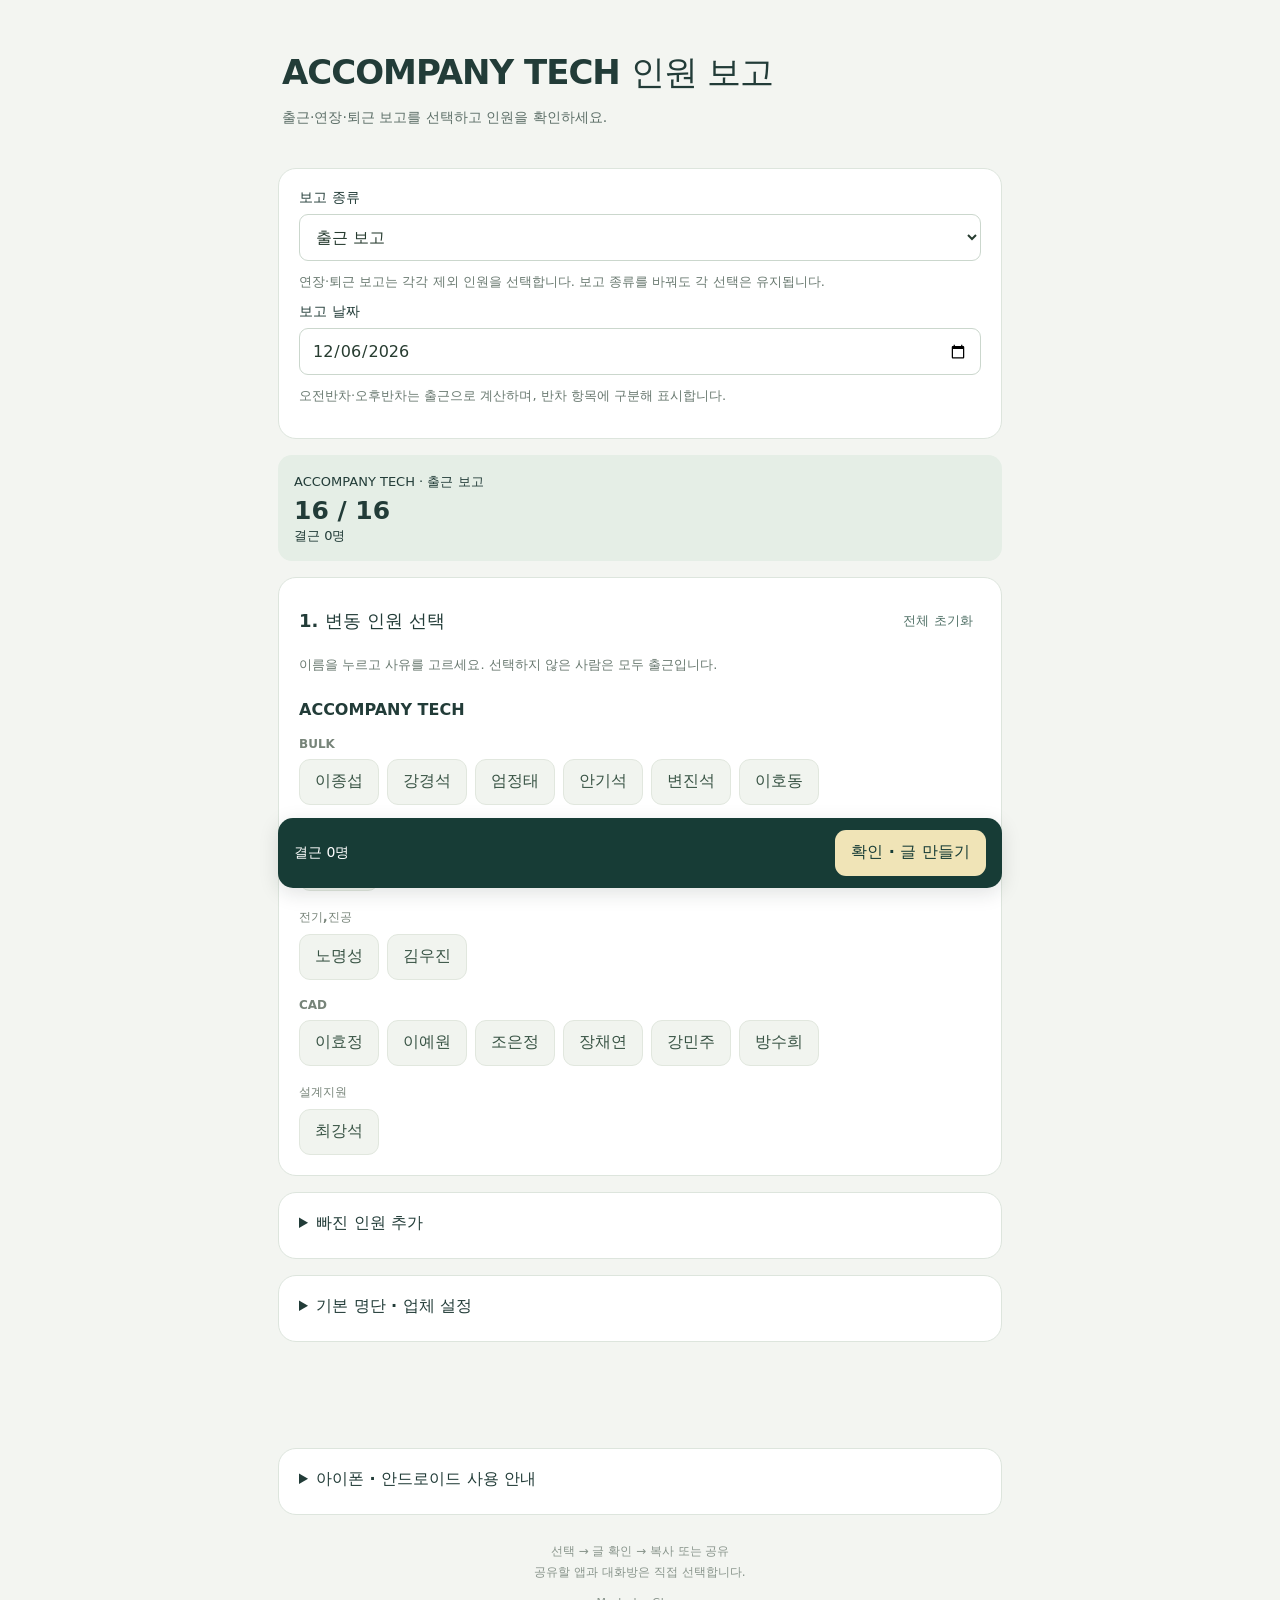
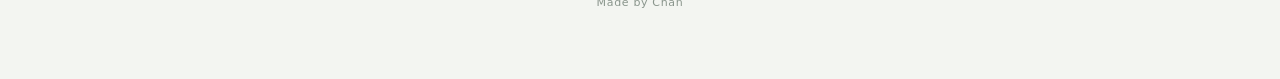
==== commit ff634861: "Add attendance, overtime and departure report selection" ====
--- a/docs/index.html
+++ b/docs/index.html
@@ -1,5 +1,5 @@
 <!doctype html>
-<html lang="ko"><head><meta charset="utf-8"><meta name="viewport" content="width=device-width,initial-scale=1,viewport-fit=cover"><meta name="color-scheme" content="light"><meta name="theme-color" content="#f3f5f1"><title>ACCOMPANY TECH 출근 보고</title><style>html,body{background:#f3f5f1;color:#223c38;color-scheme:only light}#startup{margin:16px 0;padding:16px;border:1px solid #d6b477;border-radius:12px;background:#fff5df;color:#634711;font:15px/1.7 system-ui,sans-serif}#startup a{display:inline-block;margin-top:8px;color:#194f43;text-decoration:underline}[hidden]{display:none!important}</style><style>:root{font-family:system-ui,-apple-system,'Malgun Gothic',sans-serif;color:#223c38;background:#f3f5f1;font-synthesis:none}*{box-sizing:border-box}body{margin:0}main{max-width:760px;margin:auto;padding:30px 18px 40px}header{padding:10px 4px 14px}.eyebrow{font-size:11px;letter-spacing:2px;color:#58746c;font-weight:700}h1{font-size:clamp(25px,5vw,34px);letter-spacing:-1px;margin:10px 0}p{line-height:1.6;margin:10px 0}header p{color:#5e7069;font-size:14px}section,details{background:white;border:1px solid #dde5dd;border-radius:18px;padding:20px;margin-top:16px}h2{font-size:18px;margin:0}h3{font-size:16px;margin:24px 0 12px}.hint{color:#697970;font-size:13px;line-height:1.7}.date-card label{margin-top:0}.totals{display:grid;grid-template-columns:1fr;gap:12px;margin-top:16px}.total{background:#e5eee6;border-radius:14px;padding:16px}.total strong{display:block;font-size:25px;margin-top:5px}.total span{font-size:13px}.section-head{display:flex;align-items:center;justify-content:space-between;gap:8px}button,input,select,textarea{font:inherit}button{border:0;border-radius:11px;min-height:46px;padding:11px 16px;background:#214f43;color:white;font-weight:650;cursor:pointer}button:disabled{opacity:.4;cursor:default}button:focus-visible,input:focus-visible,textarea:focus-visible,select:focus-visible,summary:focus-visible{outline:3px solid #c08028;outline-offset:3px}button.secondary{background:#e8efe8;color:#254738}.text-button{background:transparent;color:#527268;font-size:13px;padding:8px}.group-label{margin:18px 0 8px;font-size:12px;font-weight:700;color:#778479}.names{display:flex;flex-wrap:wrap;gap:8px}.person{background:#f1f4ef;border:1px solid #e1e7de;color:#385344;padding:9px 15px;min-width:73px}.person[aria-pressed=true]{background:#fff0dd;border-color:#cb954a;color:#805615}.absence{margin-top:10px;border-left:3px solid #d9ad68;padding:8px 12px;background:#fffaf3;border-radius:5px}.absence label{font-size:13px;margin-top:3px}.absence select{margin:6px 0}.absence input{margin-top:6px}label{display:block;margin:16px 0 7px;font-size:14px;font-weight:600}input:not([type=checkbox]),select,textarea{display:block;width:100%;min-width:0;max-width:100%;border:1px solid #cbd7cd;border-radius:9px;background:white;color:#273c30;padding:12px;font-size:16px}textarea{resize:vertical;line-height:1.65;font-size:16px}.check{display:flex;align-items:center;gap:9px;line-height:1.5}.check input{width:20px;height:20px}.two{display:grid;grid-template-columns:1fr 1fr;gap:12px}summary{font-weight:650;cursor:pointer;min-height:25px}.confirm-bar{position:sticky;bottom:max(12px,env(safe-area-inset-bottom));z-index:1;display:flex;align-items:center;justify-content:space-between;gap:10px;background:#173c36;color:white;margin-top:20px;border-radius:15px;padding:12px 16px;box-shadow:0 5px 20px #14281b22}.confirm-bar span{font-size:14px}.confirm-bar button{background:#f0e4b7;color:#173c36}.actions{display:grid;grid-template-columns:1fr 1fr;gap:10px;margin-top:16px}.kakao{background:#fee500;color:#30291b}.notice{padding:13px 16px;background:#fff1d9;color:#755217;border-radius:12px;font-size:13px;line-height:1.7}.badge{font-size:11px;color:#5c7968;white-space:nowrap}#status{font-size:14px;line-height:1.6;color:#215c45;margin-top:12px}footer{text-align:center;color:#89958c;font-size:12px;line-height:1.8;padding:26px 0}#extra-list button{margin-left:8px;background:transparent;color:#8e493c;font-size:13px}#extra-list p{font-size:13px}#result{scroll-margin-top:12px}#output{min-height:420px}[hidden]{display:none!important}@media(max-width:390px){main{padding:20px 12px 30px}section,details{padding:16px}.person{min-width:67px;padding:9px 12px}.confirm-bar{padding:10px}.confirm-bar span{font-size:12px}}
+<html lang="ko"><head><meta charset="utf-8"><meta name="viewport" content="width=device-width,initial-scale=1,viewport-fit=cover"><meta name="color-scheme" content="light"><meta name="theme-color" content="#f3f5f1"><title>ACCOMPANY TECH 인원 보고</title><style>html,body{background:#f3f5f1;color:#223c38;color-scheme:only light}#startup{margin:16px 0;padding:16px;border:1px solid #d6b477;border-radius:12px;background:#fff5df;color:#634711;font:15px/1.7 system-ui,sans-serif}#startup a{display:inline-block;margin-top:8px;color:#194f43;text-decoration:underline}[hidden]{display:none!important}</style><style>:root{font-family:system-ui,-apple-system,'Malgun Gothic',sans-serif;color:#223c38;background:#f3f5f1;font-synthesis:none}*{box-sizing:border-box}body{margin:0}main{max-width:760px;margin:auto;padding:30px 18px 40px}header{padding:10px 4px 14px}.eyebrow{font-size:11px;letter-spacing:2px;color:#58746c;font-weight:700}h1{font-size:clamp(25px,5vw,34px);letter-spacing:-1px;margin:10px 0}p{line-height:1.6;margin:10px 0}header p{color:#5e7069;font-size:14px}section,details{background:white;border:1px solid #dde5dd;border-radius:18px;padding:20px;margin-top:16px}h2{font-size:18px;margin:0}h3{font-size:16px;margin:24px 0 12px}.hint{color:#697970;font-size:13px;line-height:1.7}.date-card label{margin-top:0}.totals{display:grid;grid-template-columns:1fr;gap:12px;margin-top:16px}.total{background:#e5eee6;border-radius:14px;padding:16px}.total strong{display:block;font-size:25px;margin-top:5px}.total span{font-size:13px}.section-head{display:flex;align-items:center;justify-content:space-between;gap:8px}button,input,select,textarea{font:inherit}button{border:0;border-radius:11px;min-height:46px;padding:11px 16px;background:#214f43;color:white;font-weight:650;cursor:pointer}button:disabled{opacity:.4;cursor:default}button:focus-visible,input:focus-visible,textarea:focus-visible,select:focus-visible,summary:focus-visible{outline:3px solid #c08028;outline-offset:3px}button.secondary{background:#e8efe8;color:#254738}.text-button{background:transparent;color:#527268;font-size:13px;padding:8px}.group-label{margin:18px 0 8px;font-size:12px;font-weight:700;color:#778479}.names{display:flex;flex-wrap:wrap;gap:8px}.person{background:#f1f4ef;border:1px solid #e1e7de;color:#385344;padding:9px 15px;min-width:73px}.person[aria-pressed=true]{background:#fff0dd;border-color:#cb954a;color:#805615}.absence{margin-top:10px;border-left:3px solid #d9ad68;padding:8px 12px;background:#fffaf3;border-radius:5px}.absence label{font-size:13px;margin-top:3px}.absence select{margin:6px 0}.absence input{margin-top:6px}label{display:block;margin:16px 0 7px;font-size:14px;font-weight:600}input:not([type=checkbox]),select,textarea{display:block;width:100%;min-width:0;max-width:100%;border:1px solid #cbd7cd;border-radius:9px;background:white;color:#273c30;padding:12px;font-size:16px}textarea{resize:vertical;line-height:1.65;font-size:16px}.check{display:flex;align-items:center;gap:9px;line-height:1.5}.check input{width:20px;height:20px}.two{display:grid;grid-template-columns:1fr 1fr;gap:12px}summary{font-weight:650;cursor:pointer;min-height:25px}.confirm-bar{position:sticky;bottom:max(12px,env(safe-area-inset-bottom));z-index:1;display:flex;align-items:center;justify-content:space-between;gap:10px;background:#173c36;color:white;margin-top:20px;border-radius:15px;padding:12px 16px;box-shadow:0 5px 20px #14281b22}.confirm-bar span{font-size:14px}.confirm-bar button{background:#f0e4b7;color:#173c36}.actions{display:grid;grid-template-columns:1fr 1fr;gap:10px;margin-top:16px}.kakao{background:#fee500;color:#30291b}.notice{padding:13px 16px;background:#fff1d9;color:#755217;border-radius:12px;font-size:13px;line-height:1.7}.badge{font-size:11px;color:#5c7968;white-space:nowrap}#status{font-size:14px;line-height:1.6;color:#215c45;margin-top:12px}footer{text-align:center;color:#89958c;font-size:12px;line-height:1.8;padding:26px 0}#extra-list button{margin-left:8px;background:transparent;color:#8e493c;font-size:13px}#extra-list p{font-size:13px}#result{scroll-margin-top:12px}#output{min-height:420px}[hidden]{display:none!important}@media(max-width:390px){main{padding:20px 12px 30px}section,details{padding:16px}.person{min-width:67px;padding:9px 12px}.confirm-bar{padding:10px}.confirm-bar span{font-size:12px}}
 </style><style>footer small {
   display: block;
   margin-top: 9px;
@@ -23,7 +23,7 @@
 }
 </style></head>
 <body><main>
-<header><h1>ACCOMPANY TECH 출근 보고</h1><p>변동 인원과 사유를 선택한 뒤 출근 보고를 만드세요.</p></header>
+<header><h1>ACCOMPANY TECH 인원 보고</h1><p>출근·연장·퇴근 보고를 선택하고 인원을 확인하세요.</p></header>
 <aside id="startup" role="status" aria-live="polite"><span id="startup-message">명단을 준비하고 있습니다. 오래 멈춰 있으면 다시 열기를 눌러주세요.</span><br><a id="startup-retry" href="?reload=1">다시 열기</a></aside>
 <noscript><p>보고서를 작성하려면 브라우저의 JavaScript 실행을 허용한 뒤 다시 열어주세요.</p></noscript>
 <script>// This guard intentionally uses basic syntax so it can report application parse errors.
@@ -77,11 +77,11 @@
 })();
 </script>
 <div id="notice" class="notice" role="status" hidden></div>
-<section class="date-card"><label for="date">보고 날짜</label><input id="date" type="date" required><p class="hint">오전반차·오후반차는 출근으로 계산하며, 반차 항목에 구분해 표시합니다.</p></section>
+<section class="date-card"><label for="report-type">보고 종류</label><select id="report-type"><option value="출근 보고">출근 보고</option><option value="연장 보고">연장 보고</option><option value="퇴근 보고">퇴근 보고</option></select><p class="hint">연장·퇴근 보고는 각각 제외 인원을 선택합니다. 보고 종류를 바꿔도 각 선택은 유지됩니다.</p><label for="date">보고 날짜</label><input id="date" type="date" required><p class="hint">오전반차·오후반차는 출근으로 계산하며, 반차 항목에 구분해 표시합니다.</p></section>
 <div id="totals" class="totals" aria-live="polite"></div>
-<section><div class="section-head"><h2>1. 변동 인원 선택</h2><button id="reset" class="text-button">선택 초기화</button></div><p class="hint">이름을 누르고 사유를 고르세요. 선택하지 않은 사람은 모두 출근입니다.</p><div id="roster"></div></section>
+<section><div class="section-head"><h2 id="roster-title">1. 변동 인원 선택</h2><button id="reset" class="text-button">선택 초기화</button></div><p id="roster-help" class="hint">이름을 누르고 사유를 고르세요. 선택하지 않은 사람은 모두 출근입니다.</p><button id="copy-overtime" type="button" class="secondary" hidden>연장 보고 인원 가져오기</button><div id="roster"></div></section>
 <details><summary>빠진 인원 추가</summary><form id="add-form"><div class="two"><div><label for="add-org">소속</label><select id="add-org"><option value="partner">ACCOMPANY TECH</option></select></div><div><label for="add-group">파트</label><select id="add-group"></select></div></div><label for="add-name">이름</label><input id="add-name" required maxlength="30" placeholder="이름 입력"><label class="check"><input id="add-new" type="checkbox">오늘 신규 입사자입니다</label><button type="submit" class="secondary">오늘 명단에 추가</button><p class="hint">오늘만 추가됩니다. 이후에도 포함하려면 아래 기본 명단에도 등록하세요.</p></form><div id="extra-list"></div></details>
-<details id="settings"><summary>기본 명단 · 업체 설정</summary><p class="hint">파트 : 이름 이름 형식입니다. 변경 후 저장하세요. 퇴사자는 이름을 선택한 뒤 사유를 ‘퇴사’로 바꾸고 ‘퇴사 처리’를 누르면 오늘 보고에는 퇴사자로 남고 다음 보고부터 기본 명단에서 제외됩니다.</p><label for="company">업체명</label><input id="company"><label for="partner">기본 명단</label><textarea id="partner" rows="9"></textarea><p class="hint">2026년 10월 20일 기준: ACCOMPANY TECH 16명입니다.</p><button id="save" class="secondary">기본 설정 저장</button><p class="hint">기본 설정만 이 브라우저에 저장합니다. 매일의 결근 선택과 완성 글은 저장하지 않습니다. 페이지를 다시 열면 전원 출근으로 시작합니다.</p></details>
+<details id="settings"><summary>기본 명단 · 업체 설정</summary><p class="hint">파트 : 이름 이름 형식입니다. 변경 후 저장하세요. 퇴사자는 이름을 선택한 뒤 사유를 ‘퇴사’로 바꾸고 ‘퇴사 처리’를 누르면 오늘 보고에는 퇴사자로 남고 다음 보고부터 기본 명단에서 제외됩니다.</p><label for="company">업체명</label><input id="company"><label for="partner">기본 명단</label><textarea id="partner" rows="9"></textarea><p class="hint">2026년 10월 20일 기준: ACCOMPANY TECH 16명입니다.</p><button id="save" class="secondary">기본 설정 저장</button><p class="hint">기본 설정만 이 브라우저에 저장합니다. 매일의 출근 상태, 보고별 제외 인원과 완성 글은 저장하지 않습니다. 페이지를 다시 열면 출근 보고·전원 출근으로 시작합니다.</p></details>
 <div class="confirm-bar"><span id="selection-count">결근 0명</span><button id="generate">확인 · 글 만들기</button></div>
 <section id="result" hidden><div class="section-head"><h2>2. 완성 글 확인</h2><span class="badge">직접 수정 가능</span></div><p id="stale" class="notice" hidden>명단이나 날짜가 변경되었습니다. ‘확인 · 글 만들기’를 다시 눌러주세요.</p><label for="output" class="hint">수정 내용까지 그대로 복사·공유됩니다.</label><textarea id="output" rows="24"></textarea><div id="share-feedback" class="notice" hidden><p id="share-message" role="status" aria-live="polite"></p><button id="share-copy" type="button" class="secondary">복사해서 카카오톡에 붙여넣기</button><p class="hint">앱에서 공유창을 지원하지 않으면 복사를 이용하세요. 공유 메뉴는 Chrome에서 다시 시도할 수 있습니다.</p></div><div class="actions"><button id="copy">텍스트 복사</button><button id="share" class="kakao">공유하기</button></div><p id="share-help" class="hint">휴대폰 공유 메뉴에서 카카오톡을 선택하세요. 카카오톡이 보이지 않으면 복사 후 붙여넣으세요.</p><div id="status" role="status" aria-live="polite"></div></section>
 <details><summary>아이폰 · 안드로이드 사용 안내</summary><p class="hint">이 주소를 아이폰 Safari 또는 안드로이드 Chrome·삼성 인터넷에서 열어 사용하세요. 카카오톡 안에서 열었을 때 복사나 공유가 안 되면 휴대폰 기본 브라우저에서 다시 열어주세요.</p><p class="hint">자주 사용하면 브라우저 메뉴의 홈 화면 추가 기능으로 바로가기를 만들 수 있습니다. 기본 명단은 브라우저별로 저장되므로 같은 브라우저를 계속 사용하세요.</p></details>
@@ -127,21 +127,25 @@
 const addPerson=(text,person)=>updateRoster(text,person,false);
 const halfDay=status=>['반차','오전반차','오후반차'].includes(status);
 const attended=status=>status==='출근'||halfDay(status);
-function summarize(people,states,org){
+function summarize(people,states,org,excluded=[]){
  const all=people.filter(p=>p.org===org),active=all.filter(p=>(states[p.id]?.status||'출근')!=='퇴사');
- const present=active.filter(p=>attended(states[p.id]?.status||'출근'));
- return {total:active.length,present:present.length,absent:active.length-present.length,newCount:active.filter(p=>p.isNew).length,quit:all.filter(p=>states[p.id]?.status==='퇴사').length};
+ const attending=active.filter(p=>attended(states[p.id]?.status||'출근'));
+ const present=attending.filter(p=>!excluded.includes(p.id));
+ return {total:active.length,present:present.length,absent:active.length-attending.length,excluded:attending.length-present.length,newCount:active.filter(p=>p.isNew).length,quit:all.filter(p=>states[p.id]?.status==='퇴사').length};
 }
 function generate(people,states,settings,groupMap){
  if(!/^\d{4}-\d{2}-\d{2}$/.test(settings.date||''))throw new Error('보고 날짜를 선택하세요.');
  const day=new Date(settings.date+'T12:00:00');
  if(Number.isNaN(day.getTime())||day.getFullYear()!==+settings.date.slice(0,4)||day.getMonth()+1!==+settings.date.slice(5,7)||day.getDate()!==+settings.date.slice(8,10))throw new Error('올바른 보고 날짜를 선택하세요.');
  const status=p=>states[p.id]?.status||'출근';
+ const reportType=settings.reportType||'출근 보고';
+ if(!['출근 보고','연장 보고','퇴근 보고'].includes(reportType))throw new Error('보고 종류를 선택하세요.');
+ const excluded=reportType==='출근 보고'?[]:(settings.excluded||[]);
  for(const p of people)if(!['출근','반차','오전반차','오후반차','연차','공가','결근','퇴사'].includes(status(p)))throw new Error(p.name+'의 출근 상태를 확인하세요.');
- const org='partner',s=summarize(people,states,org),all=people.filter(p=>p.org===org);
- const lines=[settings.date.slice(2,4)+'년 '+settings.date.slice(5,7)+'월 '+settings.date.slice(8,10)+'일','출근 보고','외주 ('+settings.company+')','',`총원 : ${s.present}/${s.total}`];
+ const org='partner',s=summarize(people,states,org,excluded),all=people.filter(p=>p.org===org);
+ const lines=[settings.date.slice(2,4)+'년 '+settings.date.slice(5,7)+'월 '+settings.date.slice(8,10)+'일',reportType,'외주 ('+settings.company+')','',`총원 : ${s.present}/${s.total}`];
  for(const group of [...new Set([...(groupMap[org]||[]),...all.map(p=>p.group)])]){
-   const members=all.filter(p=>p.group===group&&status(p)!=='퇴사'),present=members.filter(p=>attended(status(p)));
+   const members=all.filter(p=>p.group===group&&status(p)!=='퇴사'),present=members.filter(p=>attended(status(p))&&!excluded.includes(p.id));
    lines.push(group+' : '+present.length+'/'+members.length+(present.length?' ('+present.map(p=>p.name).join(' ')+')':''));
   }
   lines.push('');
@@ -158,6 +162,12 @@
 const $=id=>document.getElementById(id);
 const storageKey='accompany-attendance-settings-v1';
 let config={...Roster.defaults},base,states={},extras=[],stale=true,settingsDirty=false;
+let exclusions={'연장 보고':[],'퇴근 보고':[]};
+const reportType=()=>$('report-type').value;
+const isAttendance=()=>reportType()==='출근 보고';
+const excluded=()=>isAttendance()?[]:exclusions[reportType()];
+const hasSelections=()=>Object.keys(states).length||extras.length||Object.values(exclusions).some(ids=>ids.length);
+function clearSelections(){states={};extras=[];exclusions={'연장 보고':[],'퇴근 보고':[]};}
 let sharePending=false,shareFeedbackVersion=0;
 function notice(text){$('notice').textContent=text;$('notice').hidden=!text;}
 function readBase(candidate){return {partner:Roster.parseRoster(candidate.partner,'partner')};}
@@ -189,17 +199,29 @@
  base=readBase(config);extras=extras.filter(p=>p.id!==person.id);delete states[person.id];settingsDirty=false;saveConfig(person.name+' 님의 퇴사 처리를 취소했습니다.');invalidate();render();updateGroups();
 }
 function render(){
- $('roster').replaceChildren();$('totals').replaceChildren();let absent=0,quit=0;
+ $('roster').replaceChildren();$('totals').replaceChildren();let absent=0,quit=0,omitted=0;
+ $('reset').textContent=isAttendance()?'전체 초기화':'제외 초기화';
+ $('roster-title').textContent=isAttendance()?'1. 변동 인원 선택':'1. '+reportType().replace(' 보고','')+' 제외 인원';
+ $('roster-help').textContent=isAttendance()?'이름을 누르고 사유를 고르세요. 선택하지 않은 사람은 모두 출근입니다.':reportType()+'에 포함하지 않을 사람을 누르세요. 다시 누르면 포함됩니다. 연차·공가·반차·퇴사는 출근 보고에서 설정하며 모든 보고에 반영됩니다.';
+ $('copy-overtime').hidden=reportType()!=='퇴근 보고';
  for(const org of ['partner']){
-  const title=config.company,s=Roster.summarize(people(),states,org);absent+=s.absent;quit+=s.quit;
-  const card=element('div','total');card.append(element('span','',title),element('strong','',`${s.present} / ${s.total}`),element('span','',`결근 ${s.absent}명`));$('totals').append(card);$('roster').append(element('h3','',title));
+  const title=config.company,s=Roster.summarize(people(),states,org,excluded());absent+=s.absent;quit+=s.quit;omitted+=s.excluded;
+  const card=element('div','total');card.append(element('span','',title+' · '+reportType()),element('strong','',`${s.present} / ${s.total}`),element('span','',`결근 ${s.absent}명`+(isAttendance()?'':` · 보고 제외 ${s.excluded}명`)));$('totals').append(card);$('roster').append(element('h3','',title));
   for(const group of [...new Set([...base[org].groups,...extras.filter(p=>p.org===org).map(p=>p.group)])]){
    const members=people().filter(p=>p.org===org&&p.group===group);if(!members.length)continue;
    $('roster').append(element('div','group-label',group));const names=element('div','names'),reasons=element('div');
    for(const person of members){
-    const selected=!!states[person.id],button=element('button','person'+(person.retired?' retired':''),person.name);button.type='button';button.setAttribute('aria-pressed',String(selected));button.setAttribute('aria-label',`${title} ${group} ${person.name}, ${states[person.id]?.status||'출근'}`);
-    button.onclick=()=>{if(person.retired)return;if(selected)delete states[person.id];else states[person.id]={status:'연차',reason:''};invalidate();render();};names.append(button);
-    if(selected){
+    const personStatus=states[person.id]?.status||'출근',omittedPerson=excluded().includes(person.id);
+    const selected=!!states[person.id]||omittedPerson,button=element('button','person'+(person.retired?' retired':''),person.name);button.type='button';button.setAttribute('aria-pressed',String(selected));button.setAttribute('aria-label',`${title} ${group} ${person.name}, ${omittedPerson?reportType()+' 제외':personStatus}`);
+    if(!isAttendance()&&!['출근','반차','오전반차','오후반차'].includes(personStatus))button.disabled=true;
+    button.onclick=()=>{
+     if(person.retired)return;
+     if(!isAttendance())exclusions[reportType()]=omittedPerson?excluded().filter(id=>id!==person.id):[...excluded(),person.id];
+     else if(states[person.id])delete states[person.id];else states[person.id]={status:'연차',reason:''};
+     invalidate();render();
+    };names.append(button);
+    if(selected&&!isAttendance())reasons.append(element('p','hint',person.name+' · '+(omittedPerson?reportType()+' 제외'+(personStatus==='출근'?'':' · '+personStatus):personStatus)));
+    if(selected&&isAttendance()){
      const box=element('div','absence'),label=element('label','',person.name+' · 사유'),select=element('select');
      select.setAttribute('aria-label',person.name+' 사유');for(const status of ['연차','공가','오전반차','오후반차','결근','퇴사']){const opt=element('option','',status==='결근'?'기타 결근':status);opt.value=status;select.append(opt);}select.value=states[person.id].status;
      select.disabled=!!person.retired;select.onchange=()=>{states[person.id].status=select.value;invalidate();render();};label.append(select);box.append(label);
@@ -213,9 +235,14 @@
    $('roster').append(names,reasons);
   }
  }
- $('selection-count').textContent=`결근 ${absent}명`+(quit?` · 퇴사 ${quit}명`:'');
- $('extra-list').replaceChildren();for(const p of extras){const row=element('p','',`${p.name} · ${p.group}${p.isNew?' · 신규':''}`),remove=element('button','','삭제');remove.onclick=()=>{extras=extras.filter(x=>x.id!==p.id);delete states[p.id];invalidate();render();};row.append(remove);$('extra-list').append(row);}
-}
+ $('selection-count').textContent=isAttendance()?`결근 ${absent}명`+(quit?` · 퇴사 ${quit}명`:''):`${reportType()} · 제외 ${omitted}명`;
+ $('extra-list').replaceChildren();for(const p of extras){const row=element('p','',`${p.name} · ${p.group}${p.isNew?' · 신규':''}`),remove=element('button','','삭제');remove.onclick=()=>{extras=extras.filter(x=>x.id!==p.id);delete states[p.id];for(const type of Object.keys(exclusions))exclusions[type]=exclusions[type].filter(id=>id!==p.id);invalidate();render();};row.append(remove);$('extra-list').append(row);}
+}
+$('report-type').onchange=()=>{invalidate();render();notice('');};
+$('copy-overtime').onclick=()=>{
+ if(exclusions['퇴근 보고'].length&&!confirm('퇴근 보고의 제외 인원을 연장 보고와 같게 바꿀까요?'))return;
+ exclusions['퇴근 보고']=[...exclusions['연장 보고']];invalidate();render();notice('연장 보고 인원을 퇴근 보고에 적용했습니다. 확인 후 글을 만들어 주세요.');
+};
 function updateGroups(){const org=$('add-org').value;$('add-group').replaceChildren();for(const group of base[org].groups){const option=element('option','',group);option.value=group;$('add-group').append(option);}}
 $('add-org').onchange=updateGroups;
 $('add-form').onsubmit=e=>{
@@ -228,20 +255,29 @@
 $('save').onclick=()=>{
  const candidate=Object.fromEntries(Object.keys(config).map(key=>[key,$(key).value.trim()]));
  try{if(!candidate.company)throw new Error('업체명을 입력하세요.');const parsed=readBase(candidate);
-  if((Object.keys(states).length||extras.length)&&!confirm('기본 명단을 저장하면 오늘 선택과 추가 인원이 초기화됩니다. 저장할까요?'))return;
-  config=candidate;base=parsed;states={};extras=[];settingsDirty=false;invalidate();render();updateGroups();
+  if(hasSelections()&&!confirm('기본 명단을 저장하면 모든 보고의 오늘 선택과 추가 인원이 초기화됩니다. 저장할까요?'))return;
+  config=candidate;base=parsed;clearSelections();settingsDirty=false;invalidate();render();updateGroups();
   saveConfig('기본 설정을 저장했습니다. 오늘 결근 인원을 선택해 주세요.');
  }catch(e){notice(e.message);}
 };
 $('date').onchange=()=>{
- if((Object.keys(states).length||extras.length||!$('result').hidden)&&!confirm('날짜를 변경하면 선택 인원과 완성 글이 초기화됩니다. 변경할까요?')){$('date').value=previousDate;return;}
- previousDate=$('date').value;states={};extras=[];$('result').hidden=true;$('output').value='';invalidate();render();
-};
-$('reset').onclick=()=>{if((Object.keys(states).length||extras.length)&&!confirm('결근 선택과 오늘 추가 인원을 모두 초기화할까요?'))return;states={};extras=[];invalidate();render();};
+ if((hasSelections()||!$('result').hidden)&&!confirm('날짜를 변경하면 모든 보고의 선택 인원과 완성 글이 초기화됩니다. 변경할까요?')){$('date').value=previousDate;return;}
+ previousDate=$('date').value;clearSelections();$('result').hidden=true;$('output').value='';invalidate();render();
+};
+$('reset').onclick=()=>{
+ if(isAttendance()){
+  if(hasSelections()&&!confirm('출근 상태, 연장·퇴근 보고의 제외 인원과 오늘 추가 인원을 모두 초기화할까요?'))return;
+  clearSelections();
+ }else{
+  if(excluded().length&&!confirm(reportType()+'의 제외 인원을 초기화할까요?'))return;
+  exclusions[reportType()]=[];
+ }
+ invalidate();render();
+};
 $('generate').onclick=()=>{
  if(settingsDirty){notice('수정한 기본 설정을 먼저 저장해 주세요.');$('settings').open=true;$('settings').scrollIntoView({behavior:'smooth'});return;}
  if(!$('result').hidden&&!stale&&$('output').value&&!confirm('완성 글을 새로 만들까요? 직접 수정한 내용은 덮어씁니다.'))return;
- try{$('output').value=Roster.generate(people(),states,{...config,date:$('date').value},{partner:base.partner.groups});stale=false;$('result').hidden=false;$('stale').hidden=true;$('copy').disabled=false;$('share').disabled=false;$('status').textContent='';notice('');$('result').scrollIntoView({behavior:'smooth'});}catch(e){notice(e.message);}
+ try{$('output').value=Roster.generate(people(),states,{...config,date:$('date').value,reportType:reportType(),excluded:excluded()},{partner:base.partner.groups});stale=false;$('result').hidden=false;$('stale').hidden=true;$('copy').disabled=false;$('share').disabled=false;$('status').textContent='';notice('');$('result').scrollIntoView({behavior:'smooth'});}catch(e){notice(e.message);}
 };
 function ready(){if(stale){$('status').textContent='확인 · 글 만들기를 먼저 눌러주세요.';return false;}if(!$('output').value.trim()){$('status').textContent='복사·공유할 글이 없습니다.';return false;}return true;}
 function selectText(){$('output').focus();$('output').select();$('output').setSelectionRange(0,$('output').value.length);}
